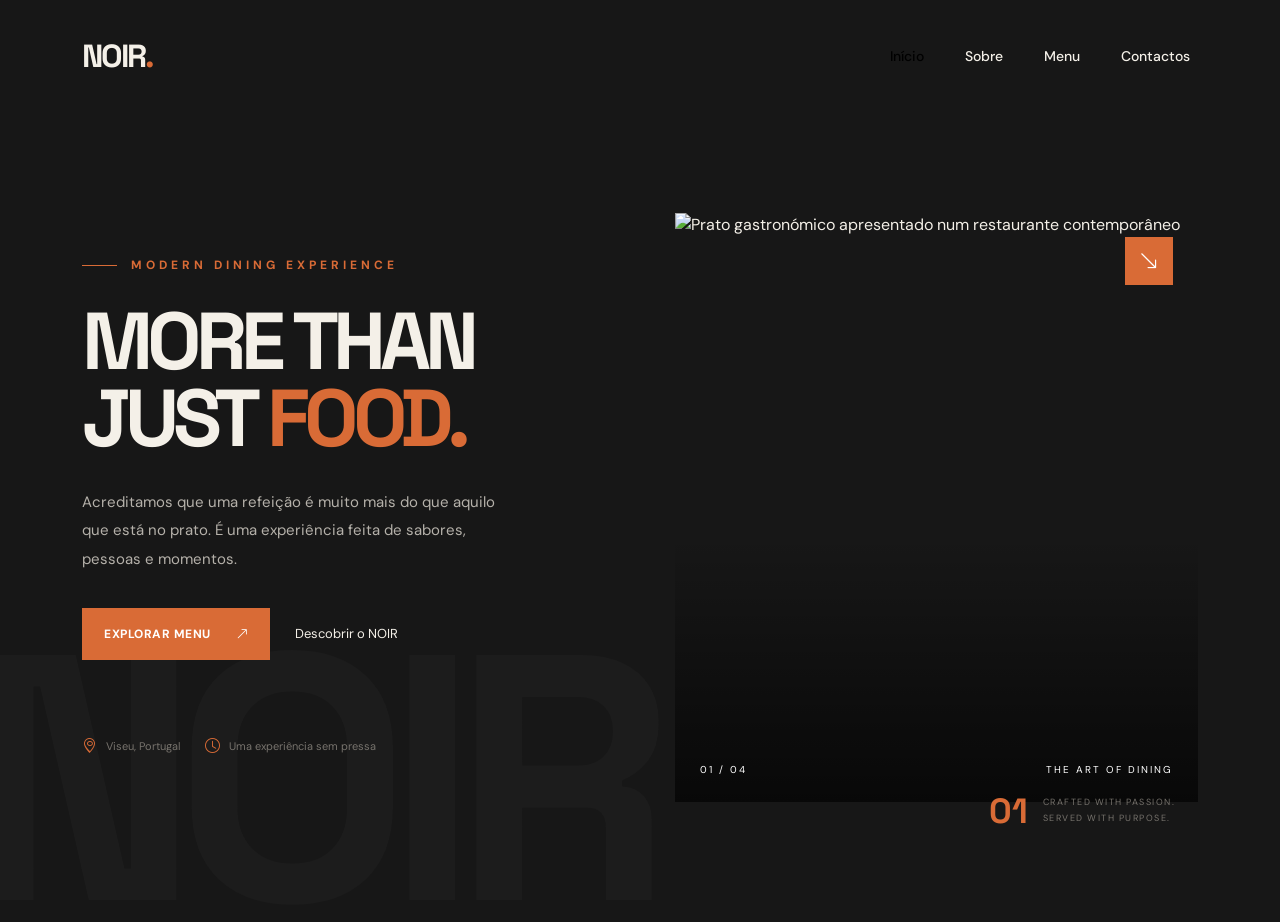
==== index.html @ 77fce123 "mais paginas" ====
<!DOCTYPE html>
<html lang="pt-PT">

<head>
    <meta charset="UTF-8">
    <meta name="viewport" content="width=device-width, initial-scale=1.0">

    <meta name="description"
        content="NOIR — Uma experiência gastronómica contemporânea. Descobre sabores, momentos e experiências únicas.">

    <meta name="theme-color" content="#171717">

    <title>NOIR | Modern Dining Experience</title>

    <!-- Google Fonts -->
    <link rel="preconnect" href="https://fonts.googleapis.com">
    <link rel="preconnect" href="https://fonts.gstatic.com" crossorigin>

    <link
        href="https://fonts.googleapis.com/css2?family=DM+Sans:wght@400;500;600;700&family=Space+Grotesk:wght@400;500;600;700&display=swap"
        rel="stylesheet">

    <!-- Bootstrap -->
    <link href="https://cdn.jsdelivr.net/npm/bootstrap@5.3.8/dist/css/bootstrap.min.css" rel="stylesheet">

    <!-- Bootstrap Icons -->
    <link rel="stylesheet" href="https://cdn.jsdelivr.net/npm/bootstrap-icons@1.13.1/font/bootstrap-icons.min.css">

    <!-- Custom CSS -->
    <link rel="stylesheet" href="css/style.css">
</head>

<body>

    <!-- NAVBAR -->
    <header class="navbar-wrapper">
        <nav class="navbar navbar-expand-lg">
            <div class="container">

                <a class="navbar-brand" href="#">
                    NOIR<span>.</span>
                </a>

                <button class="navbar-toggler" type="button" data-bs-toggle="collapse" data-bs-target="#mainNavbar"
                    aria-controls="mainNavbar" aria-expanded="false" aria-label="Abrir navegação">

                    <i class="bi bi-list"></i>
                </button>

                <div class="collapse navbar-collapse" id="mainNavbar">

                    <ul class="navbar-nav ms-auto align-items-lg-center">

                        <li class="nav-item">
                            <a class="nav-link active" href="index.html">Início</a>
                        </li>

                        <li class="nav-item">
                            <a class="nav-link" href="sobre.html">Sobre</a>
                        </li>

                        <li class="nav-item">
                            <a class="nav-link" href="menu.html">Menu</a>
                        </li>

                        <li class="nav-item">
                            <a class="nav-link" href="contactos.html">Contactos</a>
                        </li>

                    </ul>

                </div>

            </div>
        </nav>
    </header>


    <!-- HERO -->
    <main>

        <section class="hero-section" id="inicio">

            <div class="container">

                <div class="row align-items-center hero-row">

                    <!-- LEFT CONTENT -->
                    <div class="col-lg-6 hero-content">

                        <div class="hero-label">
                            <span class="label-line"></span>
                            MODERN DINING EXPERIENCE
                        </div>

                        <h1>
                            MORE THAN
                            <br>
                            JUST <span>FOOD.</span>
                        </h1>

                        <p class="hero-description">
                            Acreditamos que uma refeição é muito mais
                            do que aquilo que está no prato.

                            É uma experiência feita de sabores,
                            pessoas e momentos.
                        </p>

                        <div class="hero-actions">

                            <a href="#menu" class="btn-primary-custom">
                                EXPLORAR MENU
                                <i class="bi bi-arrow-up-right"></i>
                            </a>

                            <a href="#sobre" class="btn-secondary-custom">
                                Descobrir o NOIR
                            </a>

                        </div>

                        <div class="hero-bottom-info">

                            <div>
                                <i class="bi bi-geo-alt"></i>
                                <span>Viseu, Portugal</span>
                            </div>

                            <div>
                                <i class="bi bi-clock"></i>
                                <span>Uma experiência sem pressa</span>
                            </div>

                        </div>

                    </div>


                    <!-- RIGHT IMAGE -->
                    <div class="col-lg-6 hero-image-column">

                        <div class="hero-image-wrapper">

                            <img src="https://images.unsplash.com/photo-1546549032-9571cd6b27df?auto=format&fit=crop&w=1200&q=85"
                                alt="Prato gastronómico apresentado num restaurante contemporâneo" class="hero-image">

                            <div class="image-overlay"></div>

                            <div class="image-caption">
                                <span>01 / 04</span>
                                <span>THE ART OF DINING</span>
                            </div>

                            <div class="image-decoration">
                                <i class="bi bi-arrow-down-right"></i>
                            </div>

                        </div>

                        <div class="hero-image-note">
                            <span>01</span>
                            <p>CRAFTED WITH PASSION.<br>SERVED WITH PURPOSE.</p>
                        </div>

                    </div>

                </div>

            </div>

            <div class="hero-background-text">
                NOIR
            </div>

        </section>

    </main>


    <!-- BOOTSTRAP JS -->
    <script src="https://cdn.jsdelivr.net/npm/bootstrap@5.3.8/dist/js/bootstrap.bundle.min.js"></script>

    <!-- CUSTOM JS -->
    <script src="js/script.js"></script>

</body>

</html>
---- css/style.css ----
/* =========================================
   NOIR - VILVAX PROJECT
   Main stylesheet
========================================= */


/* VARIABLES */

:root {
    --color-dark: #171717;
    --color-dark-light: #202020;
    --color-cream: #F4F0E8;
    --color-orange: #D96B36;
    --color-gray: #77736D;

    --font-heading: 'Space Grotesk', sans-serif;
    --font-body: 'DM Sans', sans-serif;

    --transition: all 0.35s ease;
}


/* RESET */

* {
    margin: 0;
    padding: 0;
    box-sizing: border-box;
}

html {
    scroll-behavior: smooth;
}

body {
    background-color: var(--color-dark);
    color: var(--color-cream);
    font-family: var(--font-body);
    overflow-x: hidden;
}

a {
    text-decoration: none;
    color: inherit;
}

button {
    font-family: inherit;
}


/* =========================================
   NAVBAR
========================================= */

.navbar-wrapper {
    position: relative;
    z-index: 1000;
    background-color: var(--color-dark);
}

.navbar {
    padding: 27px 0;
}

.navbar-brand {
    font-family: var(--font-heading);
    font-size: 32px;
    font-weight: 700;
    letter-spacing: -2px;
    color: var(--color-cream);
}

.navbar-brand span {
    color: var(--color-orange);
}

.navbar-brand:hover {
    color: var(--color-cream);
}

.nav-link {
    color: var(--color-cream);
    font-size: 14px;
    font-weight: 500;
    margin-left: 25px;
    transition: var(--transition);
}

.nav-link:hover,
.nav-link.active {
    color: var(--color-orange);
}

.nav-reserve {
    display: inline-flex;
    align-items: center;
    gap: 12px;
    padding: 13px 20px;
    border: 1px solid rgba(244, 240, 232, 0.3);
    font-size: 13px;
    font-weight: 600;
    transition: var(--transition);
}

.nav-reserve:hover {
    background-color: var(--color-orange);
    border-color: var(--color-orange);
    color: white;
}

.navbar-toggler {
    color: var(--color-cream);
    border: 1px solid rgba(244, 240, 232, 0.3);
    font-size: 25px;
}

.navbar-toggler:focus {
    box-shadow: none;
}


/* =========================================
   HERO SECTION
========================================= */

.hero-section {
    min-height: calc(100vh - 90px);
    position: relative;
    display: flex;
    align-items: center;
    overflow: hidden;
    padding: 55px 0 75px;
}

.hero-row {
    position: relative;
    z-index: 2;
}


/* HERO CONTENT */

.hero-content {
    position: relative;
    z-index: 3;
    padding-right: 35px;
}

.hero-label {
    display: flex;
    align-items: center;
    gap: 14px;
    color: var(--color-orange);
    font-size: 12px;
    font-weight: 700;
    letter-spacing: 4px;
    margin-bottom: 30px;
}

.label-line {
    width: 35px;
    height: 1px;
    background-color: var(--color-orange);
}

.hero-content h1 {
    font-family: var(--font-heading);
    font-size: clamp(55px, 6.3vw, 100px);
    font-weight: 700;
    letter-spacing: -6px;
    line-height: 0.95;
    margin-bottom: 30px;
}

.hero-content h1 span {
    color: var(--color-orange);
}

.hero-description {
    max-width: 430px;
    color: #B5B1AA;
    font-size: 15px;
    line-height: 1.9;
    margin-bottom: 35px;
}


/* HERO BUTTONS */

.hero-actions {
    display: flex;
    align-items: center;
    flex-wrap: wrap;
    gap: 25px;
}

.btn-primary-custom {
    display: inline-flex;
    align-items: center;
    gap: 25px;
    padding: 17px 22px;
    background-color: var(--color-orange);
    color: white;
    font-size: 12px;
    font-weight: 700;
    letter-spacing: 0.5px;
    transition: var(--transition);
}

.btn-primary-custom:hover {
    background-color: var(--color-cream);
    color: var(--color-dark);
    transform: translateY(-3px);
}

.btn-secondary-custom {
    font-size: 13px;
    color: var(--color-cream);
    transition: var(--transition);
}

.btn-secondary-custom:hover {
    color: var(--color-orange);
}


/* HERO INFORMATION */

.hero-bottom-info {
    display: flex;
    flex-wrap: wrap;
    gap: 25px;
    margin-top: 75px;
    color: var(--color-gray);
}

.hero-bottom-info div {
    display: flex;
    align-items: center;
    gap: 9px;
    font-size: 11px;
}

.hero-bottom-info i {
    color: var(--color-orange);
    font-size: 15px;
}


/* =========================================
   HERO IMAGE
========================================= */

.hero-image-column {
    position: relative;
    padding-left: 35px;
}

.hero-image-wrapper {
    height: 590px;
    position: relative;
    overflow: hidden;
}

.hero-image {
    width: 100%;
    height: 100%;
    object-fit: cover;
    transition: transform 1s ease;
}

.hero-image-wrapper:hover .hero-image {
    transform: scale(1.04);
}

.image-overlay {
    position: absolute;
    inset: 0;
    background: linear-gradient(
        180deg,
        transparent 55%,
        rgba(0, 0, 0, 0.65) 100%
    );
}

.image-caption {
    position: absolute;
    bottom: 25px;
    left: 25px;
    right: 25px;
    display: flex;
    justify-content: space-between;
    color: white;
    font-size: 10px;
    letter-spacing: 2px;
}

.image-decoration {
    position: absolute;
    top: 25px;
    right: 25px;
    width: 48px;
    height: 48px;
    display: flex;
    align-items: center;
    justify-content: center;
    background-color: var(--color-orange);
    color: white;
    font-size: 20px;
}

.hero-image-note {
    position: absolute;
    bottom: -35px;
    right: 35px;
    display: flex;
    align-items: center;
    gap: 15px;
}

.hero-image-note span {
    color: var(--color-orange);
    font-family: var(--font-heading);
    font-size: 35px;
    font-weight: 700;
}

.hero-image-note p {
    color: var(--color-gray);
    font-size: 9px;
    line-height: 1.7;
    letter-spacing: 1.5px;
    margin: 0;
}


/* BACKGROUND DECORATION */

.hero-background-text {
    position: absolute;
    bottom: -120px;
    left: -35px;
    font-family: var(--font-heading);
    font-size: 350px;
    font-weight: 700;
    letter-spacing: -25px;
    color: rgba(255, 255, 255, 0.018);
    pointer-events: none;
    user-select: none;
    z-index: 1;
}


/* =========================================
   RESPONSIVE DESIGN
========================================= */

@media (max-width: 991px) {

    .navbar {
        padding: 20px 0;
    }

    .navbar-collapse {
        padding: 20px 0;
    }

    .nav-link {
        margin-left: 0;
        padding: 12px 0;
    }

    .nav-reserve {
        margin-top: 10px;
    }

    .hero-section {
        padding: 55px 0 70px;
    }

    .hero-content {
        padding-right: 12px;
    }

    .hero-content h1 {
        font-size: clamp(55px, 10vw, 90px);
        letter-spacing: -4px;
    }

    .hero-image-column {
        padding: 60px 12px 30px;
    }

    .hero-image-wrapper {
        height: 500px;
    }

    .hero-bottom-info {
        margin-top: 45px;
    }
}


@media (max-width: 575px) {

    .hero-section {
        padding-top: 45px;
    }

    .hero-label {
        font-size: 10px;
        letter-spacing: 2px;
    }

    .hero-content h1 {
        font-size: clamp(48px, 12vw, 68px);
        letter-spacing: -3px;
    }

    .hero-description {
        font-size: 14px;
    }

    .hero-actions {
        gap: 18px;
    }

    .hero-bottom-info {
        flex-direction: column;
        gap: 13px;
        margin-top: 40px;
    }

    .hero-image-wrapper {
        height: 390px;
    }

    .hero-image-column {
        padding-top: 40px;
    }

    .hero-image-note {
        right: 20px;
    }

    .hero-background-text {
        font-size: 180px;
        bottom: -50px;
    }

}
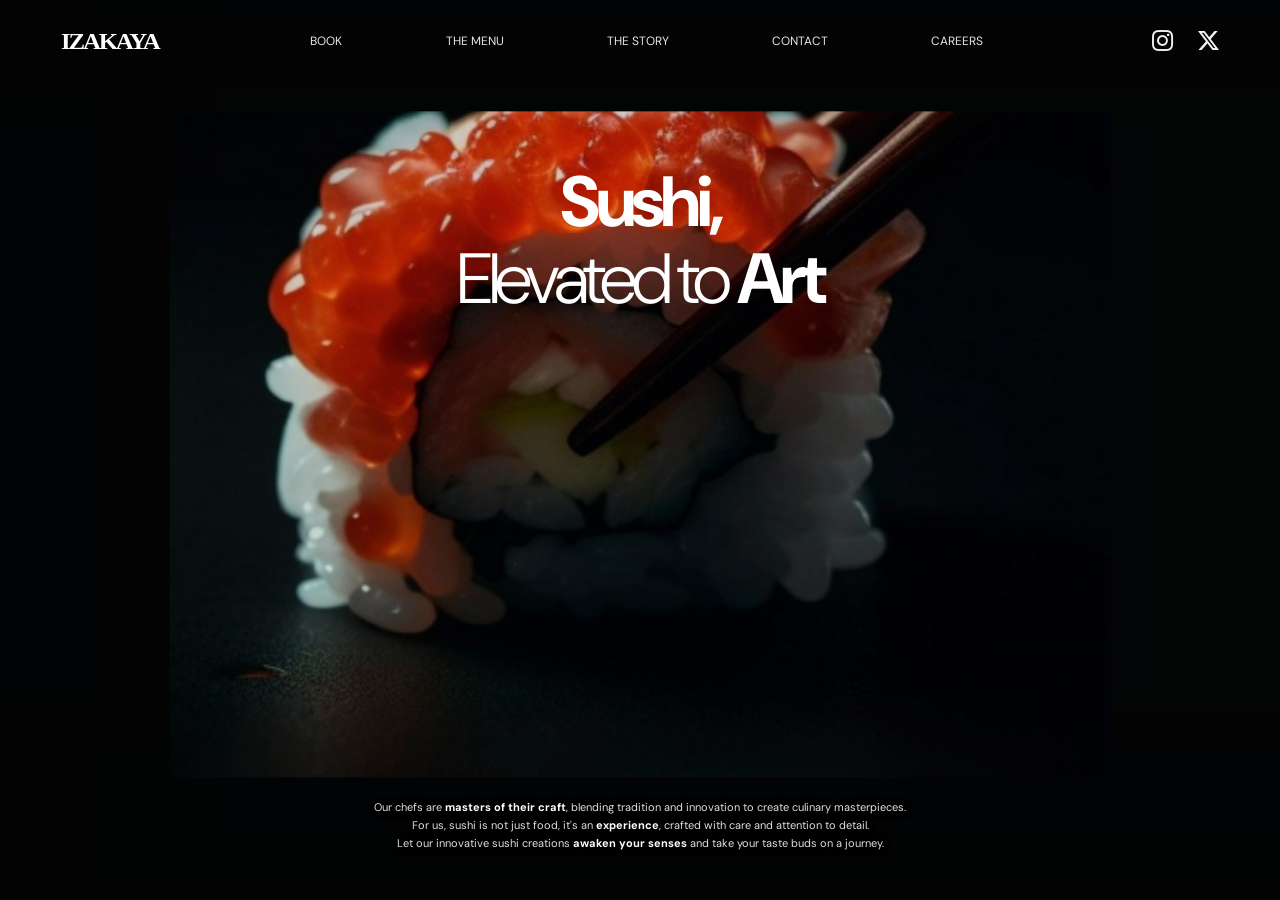
==== commit cde29304: "nwe" ====
--- a/index.html
+++ b/index.html
@@ -1,189 +1,73 @@
-<!DOCTYPE html>
-<html lang="pt-PT">
+<!doctype html>
+<html lang="pt">
+<head>
+  <meta charset="utf-8">
+  <meta name="viewport" content="width=device-width, initial-scale=1">
+  <meta name="theme-color" content="#050607">
+  <meta name="description" content="Izakaya — Sushi, Elevated to Art.">
+  <title>Izakaya — Sushi, Elevated to Art</title>
 
-<head>
-    <meta charset="UTF-8">
-    <meta name="viewport" content="width=device-width, initial-scale=1.0">
+  <!-- Bootstrap 5 -->
+  <link href="https://cdn.jsdelivr.net/npm/bootstrap@5.3.3/dist/css/bootstrap.min.css" rel="stylesheet">
+  <!-- Bootstrap Icons -->
+  <link href="https://cdn.jsdelivr.net/npm/bootstrap-icons@1.11.3/font/bootstrap-icons.min.css" rel="stylesheet">
+  <link rel="preconnect" href="https://fonts.googleapis.com">
+  <link rel="preconnect" href="https://fonts.gstatic.com" crossorigin>
+  <link href="https://fonts.googleapis.com/css2?family=DM+Sans:wght@300;400;500;600;700&display=swap" rel="stylesheet">
+  <link rel="stylesheet" href="css/style.css">
+</head>
+<body>
+  <main class="hero" id="home">
+    <div class="hero-photo" aria-hidden="true"></div>
+    <div class="hero-shade" aria-hidden="true"></div>
 
-    <meta name="description"
-        content="NOIR — Uma experiência gastronómica contemporânea. Descobre sabores, momentos e experiências únicas.">
+    <header class="site-header">
+      <nav class="navbar navbar-expand-lg navbar-dark">
+        <div class="container-fluid nav-shell">
+          <a class="navbar-brand brand-mark" href="#home" aria-label="Izakaya — início">IZAKAYA</a>
 
-    <meta name="theme-color" content="#171717">
+          <button class="navbar-toggler" type="button" data-bs-toggle="collapse"
+            data-bs-target="#mainNavigation" aria-controls="mainNavigation"
+            aria-expanded="false" aria-label="Abrir navegação">
+            <span class="navbar-toggler-icon"></span>
+          </button>
 
-    <title>NOIR | Modern Dining Experience</title>
-
-    <!-- Google Fonts -->
-    <link rel="preconnect" href="https://fonts.googleapis.com">
-    <link rel="preconnect" href="https://fonts.gstatic.com" crossorigin>
-
-    <link
-        href="https://fonts.googleapis.com/css2?family=DM+Sans:wght@400;500;600;700&family=Space+Grotesk:wght@400;500;600;700&display=swap"
-        rel="stylesheet">
-
-    <!-- Bootstrap -->
-    <link href="https://cdn.jsdelivr.net/npm/bootstrap@5.3.8/dist/css/bootstrap.min.css" rel="stylesheet">
-
-    <!-- Bootstrap Icons -->
-    <link rel="stylesheet" href="https://cdn.jsdelivr.net/npm/bootstrap-icons@1.13.1/font/bootstrap-icons.min.css">
-
-    <!-- Custom CSS -->
-    <link rel="stylesheet" href="css/style.css">
-</head>
-
-<body>
-
-    <!-- NAVBAR -->
-    <header class="navbar-wrapper">
-        <nav class="navbar navbar-expand-lg">
-            <div class="container">
-
-                <a class="navbar-brand" href="#">
-                    NOIR<span>.</span>
-                </a>
-
-                <button class="navbar-toggler" type="button" data-bs-toggle="collapse" data-bs-target="#mainNavbar"
-                    aria-controls="mainNavbar" aria-expanded="false" aria-label="Abrir navegação">
-
-                    <i class="bi bi-list"></i>
-                </button>
-
-                <div class="collapse navbar-collapse" id="mainNavbar">
-
-                    <ul class="navbar-nav ms-auto align-items-lg-center">
-
-                        <li class="nav-item">
-                            <a class="nav-link active" href="index.html">Início</a>
-                        </li>
-
-                        <li class="nav-item">
-                            <a class="nav-link" href="sobre.html">Sobre</a>
-                        </li>
-
-                        <li class="nav-item">
-                            <a class="nav-link" href="menu.html">Menu</a>
-                        </li>
-
-                        <li class="nav-item">
-                            <a class="nav-link" href="contactos.html">Contactos</a>
-                        </li>
-
-                    </ul>
-
-                </div>
-
+          <div class="collapse navbar-collapse" id="mainNavigation">
+            <ul class="navbar-nav nav-links mx-auto">
+              <li class="nav-item"><a class="nav-link" href="#book">BOOK</a></li>
+              <li class="nav-item"><a class="nav-link" href="menu.html">THE MENU</a></li>
+              <li class="nav-item"><a class="nav-link" href="sobre.html">THE STORY</a></li>
+              <li class="nav-item"><a class="nav-link" href="contactos.html">CONTACT</a></li>
+              <li class="nav-item"><a class="nav-link" href="#careers">CAREERS</a></li>
+            </ul>
+            <div class="social-links">
+              <a href="https://www.instagram.com/" target="_blank" rel="noreferrer" aria-label="Instagram">
+                <i class="bi bi-instagram"></i>
+              </a>
+              <a href="https://twitter.com/" target="_blank" rel="noreferrer" aria-label="Twitter">
+                <i class="bi bi-twitter-x"></i>
+              </a>
             </div>
-        </nav>
+          </div>
+        </div>
+      </nav>
     </header>
 
+    <section class="hero-content container-fluid">
+      <h1 class="hero-title">
+        <span class="title-first">Sushi,</span>
+        <span class="title-second">Elevated to <strong>Art</strong></span>
+      </h1>
 
-    <!-- HERO -->
-    <main>
+      <div class="hero-copy">
+        <p>Our chefs are <strong>masters of their craft</strong>, blending tradition and innovation to create culinary masterpieces.</p>
+        <p>For us, sushi is not just food, it's an <strong>experience</strong>, crafted with care and attention to detail.</p>
+        <p>Let our innovative sushi creations <strong>awaken your senses</strong> and take your taste buds on a journey.</p>
+      </div>
+    </section>
+  </main>
 
-        <section class="hero-section" id="inicio">
-
-            <div class="container">
-
-                <div class="row align-items-center hero-row">
-
-                    <!-- LEFT CONTENT -->
-                    <div class="col-lg-6 hero-content">
-
-                        <div class="hero-label">
-                            <span class="label-line"></span>
-                            MODERN DINING EXPERIENCE
-                        </div>
-
-                        <h1>
-                            MORE THAN
-                            <br>
-                            JUST <span>FOOD.</span>
-                        </h1>
-
-                        <p class="hero-description">
-                            Acreditamos que uma refeição é muito mais
-                            do que aquilo que está no prato.
-
-                            É uma experiência feita de sabores,
-                            pessoas e momentos.
-                        </p>
-
-                        <div class="hero-actions">
-
-                            <a href="#menu" class="btn-primary-custom">
-                                EXPLORAR MENU
-                                <i class="bi bi-arrow-up-right"></i>
-                            </a>
-
-                            <a href="#sobre" class="btn-secondary-custom">
-                                Descobrir o NOIR
-                            </a>
-
-                        </div>
-
-                        <div class="hero-bottom-info">
-
-                            <div>
-                                <i class="bi bi-geo-alt"></i>
-                                <span>Viseu, Portugal</span>
-                            </div>
-
-                            <div>
-                                <i class="bi bi-clock"></i>
-                                <span>Uma experiência sem pressa</span>
-                            </div>
-
-                        </div>
-
-                    </div>
-
-
-                    <!-- RIGHT IMAGE -->
-                    <div class="col-lg-6 hero-image-column">
-
-                        <div class="hero-image-wrapper">
-
-                            <img src="https://images.unsplash.com/photo-1546549032-9571cd6b27df?auto=format&fit=crop&w=1200&q=85"
-                                alt="Prato gastronómico apresentado num restaurante contemporâneo" class="hero-image">
-
-                            <div class="image-overlay"></div>
-
-                            <div class="image-caption">
-                                <span>01 / 04</span>
-                                <span>THE ART OF DINING</span>
-                            </div>
-
-                            <div class="image-decoration">
-                                <i class="bi bi-arrow-down-right"></i>
-                            </div>
-
-                        </div>
-
-                        <div class="hero-image-note">
-                            <span>01</span>
-                            <p>CRAFTED WITH PASSION.<br>SERVED WITH PURPOSE.</p>
-                        </div>
-
-                    </div>
-
-                </div>
-
-            </div>
-
-            <div class="hero-background-text">
-                NOIR
-            </div>
-
-        </section>
-
-    </main>
-
-
-    <!-- BOOTSTRAP JS -->
-    <script src="https://cdn.jsdelivr.net/npm/bootstrap@5.3.8/dist/js/bootstrap.bundle.min.js"></script>
-
-    <!-- CUSTOM JS -->
-    <script src="js/script.js"></script>
-
+  <script src="https://cdn.jsdelivr.net/npm/bootstrap@5.3.3/dist/js/bootstrap.bundle.min.js"></script>
+  <script src="js/script.js"></script>
 </body>
-
-</html>+</html>
